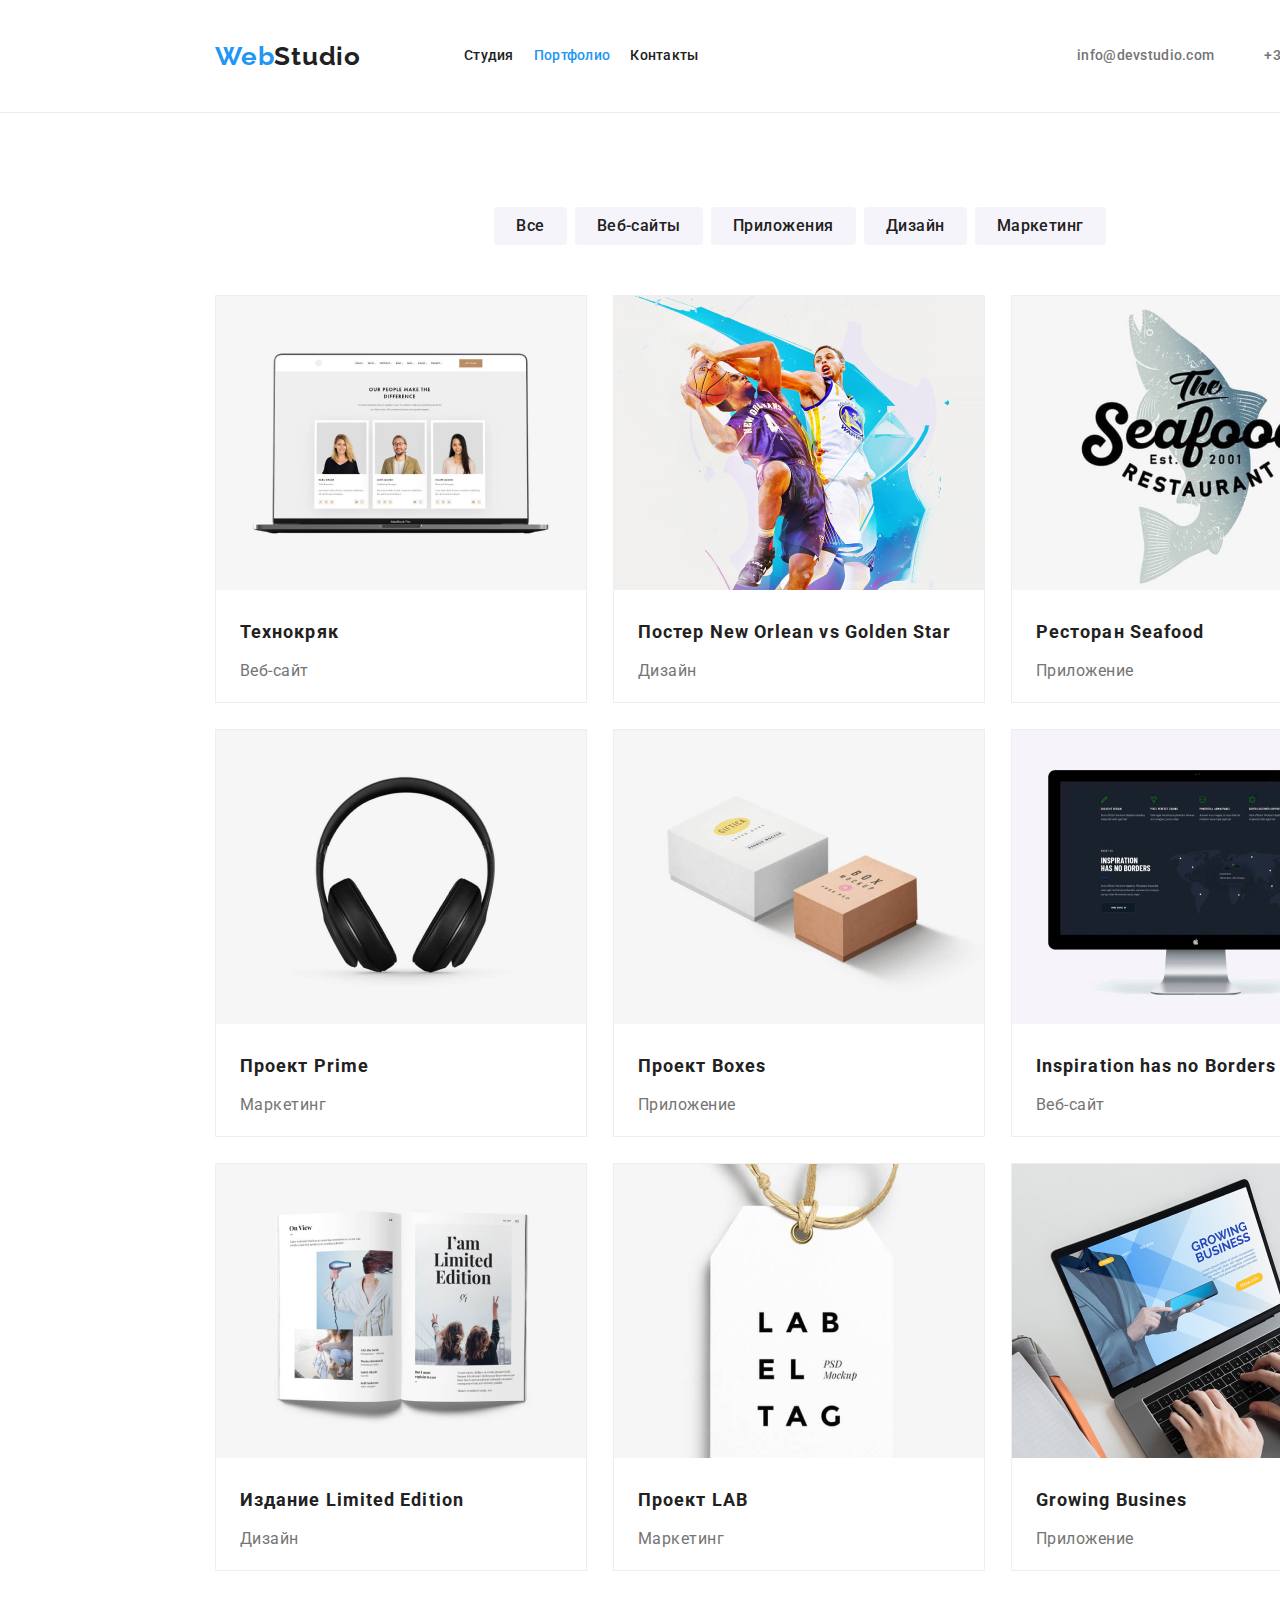
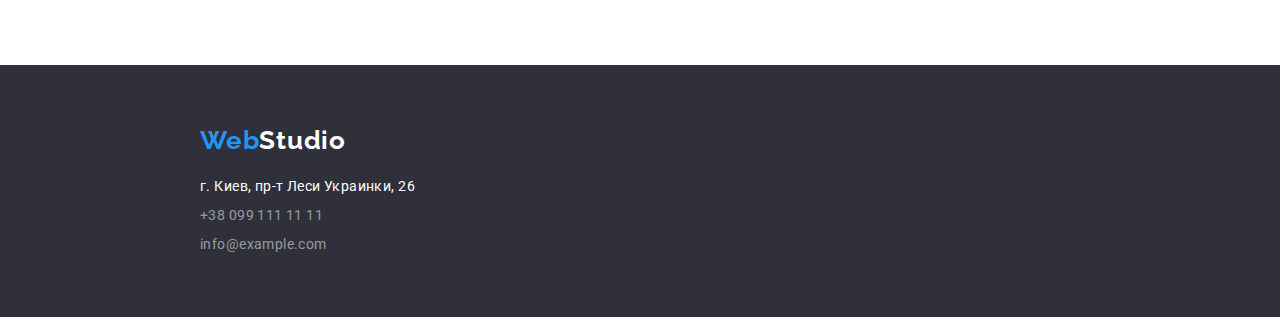
==== portfolio.html @ 670978e8 "2125" ====
<!DOCTYPE html>
<html lang="ru">
  <head>
    <meta charset="UTF-8" />
    <title>Cтудия Портфолио</title>
    <link rel="preconnect" href="https://fonts.googleapis.com" />
    <link rel="preconnect" href="https://fonts.gstatic.com" crossorigin />
    <link
      rel="stylesheet"
      href="https://cdnjs.cloudflare.com/ajax/libs/modern-normalize/1.0.0/modern-normalize.min.css"
    />
    <link
      href="https://fonts.googleapis.com/css2?family=Raleway:wght@600;700;800&family=Roboto:wght@400;500;700;900&display=swap"
      rel="stylesheet"
    />
    <link
      rel="stylesheet"
      href="https://cdnjs.cloudflare.com/ajax/libs/modern-normalize/1.0.0/modern-normalize.min.css"
    />
    <link rel="stylesheet" href="./Styles/12styles.css" />
  </head>

  <body class="container">
    <header class="header">
      <!-- Логотип -->
      <a class="logo-header" href="./12index.html">Web<span class="studio">Studio</span></a>

        <ul class="nav">
          <li><a href="./12index.html" class="nav-info">Студия</a></li>
          <li><a href="./12portfolio.html" class="active nav-info">Портфолио</a></li>
          <li><a href="#contacts" class="nav-info">Контакты</a></li>
        </ul>

      <ul class="heder-contacts">
        <li class="heder-contacts-link"><a href="mailto:info@devstudio.com">info@devstudio.com</a></li>
        <li class="heder-contacts-link"><a href="tel:+380961111111">+38 096 111 11 11</a></li>
      </ul>
    </header>

    <main>
      <!-- Фильтр конопки -->
      <section>
        <ul class="menu center">
          <li class="item"><button class="link" type="button">Все</button></li>
          <li class="item"><button class="link" type="button">Веб-сайты</button></li>
          <li class="item"><button class="link" type="button">Приложения</button></li>
          <li class="item"><button class="link" type="button">Дизайн</button></li>
          <li class="item"><button class="link" type="button">Маркетинг</button></li>
        </ul>
      <!-- Портфолио -->
        <h1 class="visually-hidden">Портфолио</h1>
        <div class="projekts">
        <ul class="job-list">
          <li class="job-project">
            <img src="./images/tehnokrjak-website.jpg" width="370" height="294" alt="Технокряк" />
            <h2 class="job-result">Технокряк</h2>
            <p class="job-title">Веб-сайт</p>
          </li>
          <li class="job-project">
            <img
              src="./images/poster-new-orlean-design.jpg"
              width="370"
              height="294"
              alt="New Orlean vs Golden Star"
            />
            <h2 class="job-result">Постер New Orlean vs Golden Star</h2>
            <p class="job-title">Дизайн</p>
          </li>
          <li class="job-project">
            <img
              src="./images/restoraunt-seafood-prilojenije.jpg"
              width="370"
              height="294"
              alt="Seafood"
            />
            <h2 class="job-result">Ресторан Seafood</h2>
            <p class="job-title">Приложение</p>
          </li>
          <li class="job-project">
            <img src="./images/projekt-prime-website.jpg" width="370" height="294" alt="Prime" />
            <h2 class="job-result">Проект Prime</h2>
            <p class="job-title">Маркетинг</p>
          </li>
          <li class="job-project">
            <img
              src="./images/projekt-boxes-prilojenije.jpg"
              width="370"
              height="294"
              alt="Boxes"
            />
            <h2 class="job-result">Проект Boxes</h2>
            <p class="job-title">Приложение</p>
          </li>
          <li class="job-project">
            <img
              src="./images/inspiration-website.jpg"
              width="370"
              height="294"
              alt="Inspiration has no Borders"
            />
            <h2 class="job-result">Inspiration has no Borders</h2>
            <p class="job-title">Веб-сайт</p>
          </li>
          <li class="job-project">
            <img
              src="./images/limited-edition-design.jpg"
              width="370"
              height="294"
              alt="Limited Edition"
            />
            <h2 class="job-result">Издание Limited Edition</h2>
            <p class="job-title">Дизайн</p>
          </li>
          <li class="job-project">
            <img src="./images/projekt-lab-marketing.jpg" width="370" height="294" alt="LAB" />
            <h2 class="job-result">Проект LAB</h2>
            <p class="job-title">Маркетинг</p>
          </li>
          <li class="job-project">
            <img
              src="./images/growing-business-prilojenije.jpg"
              width="370"
              height="294"
              alt="Growing Busines"
            />
            <h2 class="job-result">Growing Busines</h2>
            <p class="job-title">Приложение</p>
          </li>
        </ul>
      </div>
      </section>
    </main>

    <!-- footer -->

    <footer class="grafit">
      <a class="logo" href="./12index.html"
        >Web<span class="studio-footer">Studio</span></a
      >
      <address id="contacts">
        <ul class="footer-contacts-block">
          <li class="footer-contacts">
            <a
              href="https://goo.gl/maps/5vLrTGRrTv6c7Xk37"
              target="_blank"
              rel="noopener noreferrer"
              class="adress"
              >г. Киев, пр-т Леси Украинки, 26
            </a>
          </li>
          <li class="footer-contacts">
            <a href="tel:+380991111111" class="e-adress">+38 099 111 11 11</a>
          </li>
          <li class="footer-contacts">
            <a href="mailto:info@example.com" class="e-adress"
              >info@example.com</a
            >
          </li>
        </ul>
      </address>
    </footer>
  </body>
</html>
---- Styles/12styles.css ----
*,
*::before,
*::after {
  box-sizing: border-box;
}
:root {
  --main-brand-color: #2196f3;
  --sekond-brand-color: #212121;
  --main-body-color: #ffffff;
  --buttom-second-color: #188ce8;
  --text-main-color: #2f303a;
  --text-sekond-color: #757575;
  --background-second-color: #f5f4fa;
  --background: #e5e5e5;
  --e-adress-color: rgba(225, 225, 225, 0.6);
}
/* main {
  display: flex;
  width: 1600px;
  margin: 0;
  padding: 0; 
}*/
body {
  font-style: normal;
  font-family: sans-serif;
  color: var(--sekond-brand-color);
  background-color: var(--main-body-color);
  font-size: 14px;
  line-height: 1.14;
  letter-spacing: 0.03em;
}
.container {
  width: 1600px;
  margin: 0 auto;
}
.header {
  display: flex;
  align-items: center;
  justify-content: space-between;
  padding-top: 24px;
  padding-bottom: 24px;
  padding-left: 215px;
  padding-right: 215px;
  /* background-color: #607d8b; */
  border-bottom: 1px solid #ececec;
}
.nav {
  display: flex;
  padding: 0px;
  margin-right: auto;
  list-style: none;
  /* background-color: gray; */
  }

.logo-header {
  font-family: "Raleway";
  font-style: normal;
  font-weight: 700;
  font-size: 26px;
  line-height: 1.19;
  letter-spacing: 0.03em;
  color: var(--main-brand-color);
  margin-right: 93px;
  /* background-color: #ff5722; */
  text-decoration: none;
}
.studio {
  color: var(--sekond-brand-color);
}
.nav-info {
  font-family: "Roboto";
  font-style: normal;
  font-weight: 500;
  line-height: 1.14;
  letter-spacing: 0.02em;
  color: var(--sekond-brand-color);
  /* margin-left: 25px; */
}
.center {
  margin: 0 25px;
}
.active {
  color: var(--main-brand-color);
}
.nav > li a:hover {
  color: var(--buttom-second-color);
}
.nav .nav-info {
  display: block;
  padding: 10px;
  border-radius: 4px;
  text-decoration: none;
}
.heder-contacts {
  display: flex;
  margin: 0px;
  list-style: none;
  /* background-color: #2196f3; */
}
.heder-contacts a {
  font-family: "Roboto";
  font-style: normal;
  font-weight: 500;
  letter-spacing: 0.02em;
  color: var(--text-sekond-color);
}
.heder-contacts a:hover {
  color: var(--main-brand-color);
}
.heder-contacts-link{
  margin-left: 50px;
}
a {
  text-decoration: none;
}

li {
  list-style: none;
}
.market {
  background-color: var(--text-main-color);
  margin: 0 auto;
  width: 1600px;
  height: 600px;
}
.effectiv {
  display: flex;
  justify-content: center;
  margin-top: 20px;
}
.solution {
  display: flex;
  justify-content: center;
  text-align: center;
  padding-top: 200px;
  margin: 0px;
  font-family: "Roboto";
  font-style: normal;
  font-weight: 900;
  font-size: 44px;
  line-height: 1.36;
  letter-spacing: 0.06em;
  text-transform: uppercase;
  color: var(--main-body-color);
  /* background-color: #2196f3; */
}
.order {
  width: 200px;
  height: 50px;
  background: var(--main-brand-color);
  box-shadow: 0px 4px 4px rgba(0, 0, 0, 0.15);
  border: 0;
  border-radius: 4px;
  /* text buttom */
  font-family: "Roboto";
  font-style: normal;
  font-weight: 700;
  font-size: 16px;
  line-height: 1.88;
  text-align: center;
  letter-spacing: 0.06em;
  color: var(--main-body-color);
  cursor: pointer;
}
.order:hover {
  background-color: var(--buttom-second-color);
}
.order:focus {
  cursor: progress;
}
.visually-hidden {
  position: absolute;
  width: 1px;
  height: 1px;
  margin: -1px;
  border: 0;
  padding: 0;
  white-space: nowrap;
  clip-path: inset(100%);
  clip: rect(0 0 0 0);
  overflow: hidden;
}
.fors {
  display: flex;
  justify-content: center;
  margin: 94px;
  padding-left: 0px;
}
.fors-li {
  margin: 0 15px 0 15px;
}
.soft-skils {
  font-family: "Roboto";
  font-size: 14px;
  font-weight: 700;
  letter-spacing: 0.03em;
  text-transform: uppercase;
  color: var(--sekond-brand-color);
  width: 270px;
  margin: 0 0 10px 0;
}
.skils {
  width: 270px;
  font-family: "Roboto";
  font-style: normal;
  font-weight: 400;
  line-height: 1.71;
  letter-spacing: 0.03em;
  color: var(--text-sekond-color);
  /* background-color: antiquewhite; */
  margin: 0;
}
.hobby {
  font-family: "Roboto";
  font-style: normal;
  font-weight: 700;
  font-size: 36px;
  line-height: 1.16;
  text-align: center;
  letter-spacing: 0.03em;
  color: var(--sekond-brand-color);
  margin-bottom: 50px;
}
.pic {
  width: 1200px;
  display: flex;
  margin: 0 auto 94px auto;
  /* background-color: #2196f3; */
  padding-left: 0px;
}
.img-box {
  margin: auto 15px auto 15px;
}
.team {
  background-color: var(--background-second-color);
  width: 1600px;
  height: 650px;
  padding: 94px;
  margin: 0px;
}
.mishion {
  font-family: "Roboto";
  font-style: normal;
  font-weight: 700;
  font-size: 36px;
  line-height: 1.16;
  text-align: center;
  letter-spacing: 0.03em;
  color: var(--sekond-brand-color);
  /* background-color: #2196f3; */
  margin: 0px auto 50px auto;
}

.team-box {
  width: 1200px;
  margin-left: auto;
  margin-right: auto;
  display: flex;
  justify-content: flex-end;
  /* background-color: #2196f3; */
}
.team-box-unit {
  width: 270px;
  height: 368px;
  background: #ffffff;
  box-shadow: 0px 1px 3px rgba(0, 0, 0, 0.12), 0px 1px 1px rgba(0, 0, 0, 0.14),
    0px 2px 1px rgba(0, 0, 0, 0.2);
  border-radius: 0px 0px 4px 4px;
  margin: auto 15px auto 15px;
}
.soname {
  text-align: center;
  font-family: "Roboto";
  font-style: normal;
  font-weight: 500;
  font-size: 16px;
  line-height: 1.19;
  letter-spacing: 0.03em;
  color: var(--sekond-brand-color);
  margin-top: 30px;
}
.job {
  text-align: center;
  font-family: "Roboto";
  font-style: normal;
  font-weight: 400;
  font-size: 16px;
  line-height: 0;
  letter-spacing: 0.03em;
  color: var(--text-sekond-color);
}
.grafit {
  background-color: var(--text-main-color);
  /* margin: 94px auto 0px auto; */
  width: auto;
  height: 252px;
  padding: 60px;
}
.logo {
  width: 1200px;
  display: block;
  margin: 0px auto 20px auto;
  font-family: "Raleway";
  font-style: normal;
  font-weight: 700;
  font-size: 26px;
  line-height: 1.19;
  letter-spacing: 0.03em;
  color: var(--main-brand-color);
}
.studio-footer {
  color: var(--main-body-color);
}
.footer-contacts-block {
  width: 1200px;
  margin: 0 auto;
  padding: 0;
}
.footer-contacts {
  margin-bottom: 5px;
}
.adress {
  font-family: "Roboto";
  font-weight: 400;
  font-style: normal;
  line-height: 1.71;
  letter-spacing: 0.03em;
  color: var(--main-body-color);
}
.e-adress {
  color: var(--e-adress-color);
  text-decoration: none;
  font-style: normal;
  font-family: "Roboto";
  font-weight: 400;
  line-height: 1.71;
  letter-spacing: 0.03em;
}
.adress:hover,
.e-adress:hover,
.e-adress:focus,
.adress:focus {
  color: var(--main-brand-color);
}

/*  */
.menu.center {
  display: flex;
  justify-content: center;
  padding: 0px;
  margin-top: 94px;
  margin-bottom: 50px;
  list-style: none;
}
.menu .link {
  display: block;
  padding: 6px 22px;
  border-radius: 4px;
  text-decoration: none;
  border: 0;
  margin: 0 4px 0 4px;
  /*  text buttom */
  font-family: "Roboto";
  font-style: normal;
  font-weight: 500;
  font-size: 16px;
  line-height: 1.63;
  letter-spacing: 0.03em;
  color: var(--sekond-brand-color);
  background: var(--background-second-color);
  cursor: pointer;
}
.menu .link:hover,
.link:focus {
  background: var(--main-brand-color);
  color: var(--main-body-color);
  box-shadow: 0px 3px 1px rgba(0, 0, 0, 0.1), 0px 1px 2px rgba(0, 0, 0, 0.08),
    0px 2px 2px rgba(0, 0, 0, 0.12);
}
/*  */
.projekts {
  max-width: 1200px;
  padding: 0px 7px;
  margin: 0px auto 94px auto;
  /* background-color: #2196f3; */
}
.job-list {
  display: flex;
  /* Make a flex container multiline */
  flex-wrap: wrap;
  /* Set gap between rows and columns */
  gap: 10px;
  padding: 0;
  list-style: none;
}
.job-project {
  padding: 0px;
  margin: 8px;
  background-color: var(--main-body-color);
  border-radius: 0px;
  border: 1px solid #eeeeee;
}
.job-project:nth-child(n + 7) {
  margin-bottom: 0px;
}
.job-project:nth-child(-n + 3) {
  margin-top: 0px;
}
/* margin-bottom: 0px; */
.job-result {
  margin-top: 20px;
  margin-left: 24px;
  margin-bottom: 20px;
  font-size: 20px;
  font-family: "Roboto";
  font-style: normal;
  font-weight: 700;
  font-size: 18px;
  line-height: 2;
  letter-spacing: 0.06em;
}
.job-title {
  margin-bottom: 30px;
  margin-left: 24px;
  font-family: "Roboto";
  font-style: normal;
  font-weight: 400;
  font-size: 16px;
  line-height: 1.88px;
  letter-spacing: 0.03em;
  color: var(--text-sekond-color);
}
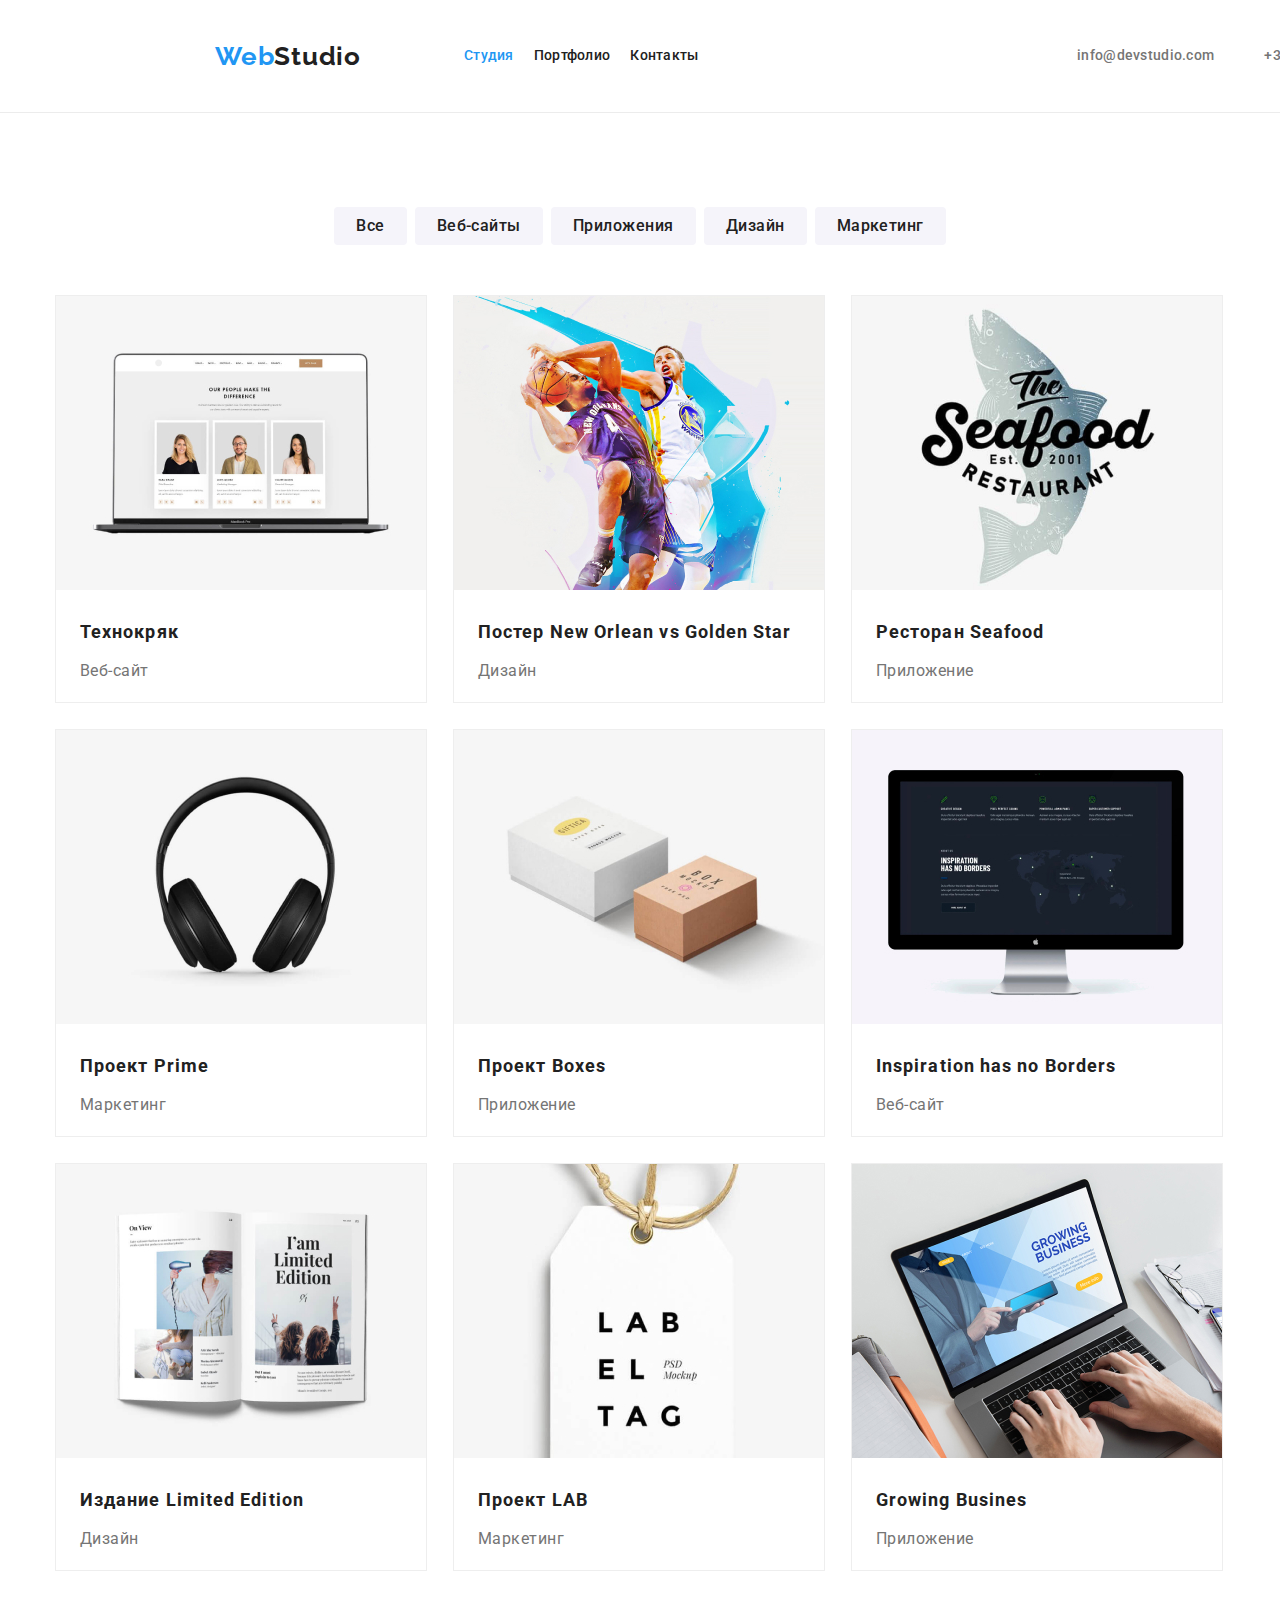
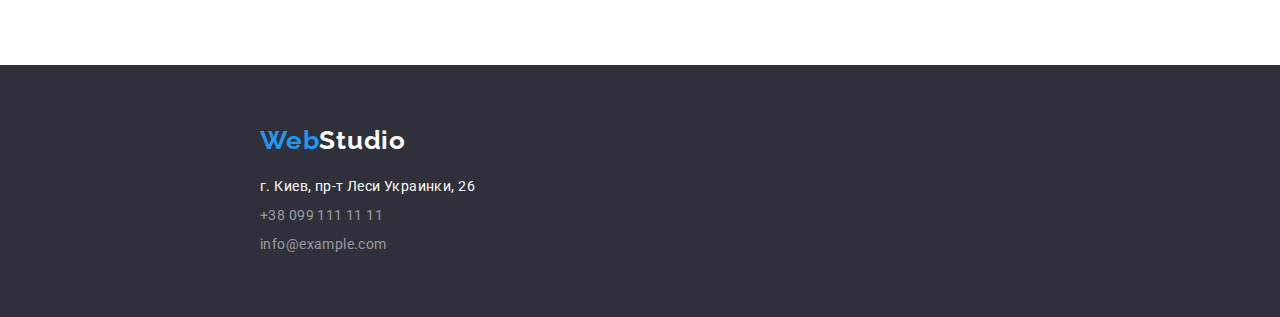
==== commit 93b9f669: "Update portfolio.html" ====
--- a/portfolio.html
+++ b/portfolio.html
@@ -17,23 +17,31 @@
       rel="stylesheet"
       href="https://cdnjs.cloudflare.com/ajax/libs/modern-normalize/1.0.0/modern-normalize.min.css"
     />
-    <link rel="stylesheet" href="./Styles/12styles.css" />
+    <link rel="stylesheet" href="./css/styles.css" />
   </head>
 
-  <body class="container">
-    <header class="header">
-      <!-- Логотип -->
-      <a class="logo-header" href="./12index.html">Web<span class="studio">Studio</span></a>
-
-        <ul class="nav">
-          <li><a href="./12index.html" class="nav-info">Студия</a></li>
-          <li><a href="./12portfolio.html" class="active nav-info">Портфолио</a></li>
-          <li><a href="#contacts" class="nav-info">Контакты</a></li>
-        </ul>
-
+  <body>
+    <!-- Логотип -->
+    <header class="header container">
+      <a href="./12index.html" class="logo-header"
+        >Web<span class="studio">Studio</span></a
+      >
+      <ul class="nav link">
+        <li><a href="./index.html" class="active nav-info link">Студия</a></li>
+        <li>
+          <a href="./portfolio.html" class="nav-info link">Портфолио</a>
+        </li>
+        <li><a href="#contacts" class="nav-info link">Контакты</a></li>
+      </ul>
       <ul class="heder-contacts">
-        <li class="heder-contacts-link"><a href="mailto:info@devstudio.com">info@devstudio.com</a></li>
-        <li class="heder-contacts-link"><a href="tel:+380961111111">+38 096 111 11 11</a></li>
+        <li class="heder-contacts-link">
+          <a href="mailto:info@devstudio.com" class="mail"
+            >info@devstudio.com</a
+          >
+        </li>
+        <li class="heder-contacts-link">
+          <a href="tel:+380961111111" class="tel">+38 096 111 11 11</a>
+        </li>
       </ul>
     </header>
 
@@ -42,122 +50,165 @@
       <section>
         <ul class="menu center">
           <li class="item"><button class="link" type="button">Все</button></li>
-          <li class="item"><button class="link" type="button">Веб-сайты</button></li>
-          <li class="item"><button class="link" type="button">Приложения</button></li>
-          <li class="item"><button class="link" type="button">Дизайн</button></li>
-          <li class="item"><button class="link" type="button">Маркетинг</button></li>
+          <li class="item">
+            <button class="link" type="button">Веб-сайты</button>
+          </li>
+          <li class="item">
+            <button class="link" type="button">Приложения</button>
+          </li>
+          <li class="item">
+            <button class="link" type="button">Дизайн</button>
+          </li>
+          <li class="item">
+            <button class="link" type="button">Маркетинг</button>
+          </li>
         </ul>
-      <!-- Портфолио -->
+        <!-- Портфолио -->
         <h1 class="visually-hidden">Портфолио</h1>
-        <div class="projekts">
-        <ul class="job-list">
-          <li class="job-project">
-            <img src="./images/tehnokrjak-website.jpg" width="370" height="294" alt="Технокряк" />
-            <h2 class="job-result">Технокряк</h2>
-            <p class="job-title">Веб-сайт</p>
-          </li>
-          <li class="job-project">
-            <img
-              src="./images/poster-new-orlean-design.jpg"
-              width="370"
-              height="294"
-              alt="New Orlean vs Golden Star"
-            />
-            <h2 class="job-result">Постер New Orlean vs Golden Star</h2>
-            <p class="job-title">Дизайн</p>
-          </li>
-          <li class="job-project">
-            <img
-              src="./images/restoraunt-seafood-prilojenije.jpg"
-              width="370"
-              height="294"
-              alt="Seafood"
-            />
-            <h2 class="job-result">Ресторан Seafood</h2>
-            <p class="job-title">Приложение</p>
-          </li>
-          <li class="job-project">
-            <img src="./images/projekt-prime-website.jpg" width="370" height="294" alt="Prime" />
-            <h2 class="job-result">Проект Prime</h2>
-            <p class="job-title">Маркетинг</p>
-          </li>
-          <li class="job-project">
-            <img
-              src="./images/projekt-boxes-prilojenije.jpg"
-              width="370"
-              height="294"
-              alt="Boxes"
-            />
-            <h2 class="job-result">Проект Boxes</h2>
-            <p class="job-title">Приложение</p>
-          </li>
-          <li class="job-project">
-            <img
-              src="./images/inspiration-website.jpg"
-              width="370"
-              height="294"
-              alt="Inspiration has no Borders"
-            />
-            <h2 class="job-result">Inspiration has no Borders</h2>
-            <p class="job-title">Веб-сайт</p>
-          </li>
-          <li class="job-project">
-            <img
-              src="./images/limited-edition-design.jpg"
-              width="370"
-              height="294"
-              alt="Limited Edition"
-            />
-            <h2 class="job-result">Издание Limited Edition</h2>
-            <p class="job-title">Дизайн</p>
-          </li>
-          <li class="job-project">
-            <img src="./images/projekt-lab-marketing.jpg" width="370" height="294" alt="LAB" />
-            <h2 class="job-result">Проект LAB</h2>
-            <p class="job-title">Маркетинг</p>
-          </li>
-          <li class="job-project">
-            <img
-              src="./images/growing-business-prilojenije.jpg"
-              width="370"
-              height="294"
-              alt="Growing Busines"
-            />
-            <h2 class="job-result">Growing Busines</h2>
-            <p class="job-title">Приложение</p>
-          </li>
-        </ul>
-      </div>
+        <div class="projekts container">
+          <ul class="job-list">
+            <li class="job-project">
+              <img
+                src="./images/tehnokrjak-website.jpg"
+                width="370"
+                height="294"
+                alt="Технокряк"
+              />
+              <div class="job-project-box">
+                <h2 class="job-result">Технокряк</h2>
+                <p class="job-title">Веб-сайт</p>
+              </div>
+            </li>
+            <li class="job-project">
+              <img
+                src="./images/poster-new-orlean-design.jpg"
+                width="370"
+                height="294"
+                alt="New Orlean vs Golden Star"
+              />
+              <div class="job-project-box">
+                <h2 class="job-result">Постер New Orlean vs Golden Star</h2>
+                <p class="job-title">Дизайн</p>
+              </div>
+            </li>
+            <li class="job-project">
+              <img
+                src="./images/restoraunt-seafood-prilojenije.jpg"
+                width="370"
+                height="294"
+                alt="Seafood"
+              />
+              <div class="job-project-box">
+                <h2 class="job-result">Ресторан Seafood</h2>
+                <p class="job-title">Приложение</p>
+              </div>
+            </li>
+            <li class="job-project">
+              <img
+                src="./images/projekt-prime-website.jpg"
+                width="370"
+                height="294"
+                alt="Prime"
+              />
+              <div class="job-project-box">
+                <h2 class="job-result">Проект Prime</h2>
+                <p class="job-title">Маркетинг</p>
+              </div>
+            </li>
+            <li class="job-project">
+              <img
+                src="./images/projekt-boxes-prilojenije.jpg"
+                width="370"
+                height="294"
+                alt="Boxes"
+              />
+              <div class="job-project-box">
+                <h2 class="job-result">Проект Boxes</h2>
+                <p class="job-title">Приложение</p>
+              </div>
+            </li>
+            <li class="job-project">
+              <img
+                src="./images/inspiration-website.jpg"
+                width="370"
+                height="294"
+                alt="Inspiration has no Borders"
+              />
+              <div class="job-project-box">
+                <h2 class="job-result">Inspiration has no Borders</h2>
+                <p class="job-title">Веб-сайт</p>
+              </div>
+            </li>
+            <li class="job-project">
+              <img
+                src="./images/limited-edition-design.jpg"
+                width="370"
+                height="294"
+                alt="Limited Edition"
+              />
+              <div class="job-project-box">
+                <h2 class="job-result">Издание Limited Edition</h2>
+                <p class="job-title">Дизайн</p>
+              </div>
+            </li>
+            <li class="job-project">
+              <img
+                src="./images/projekt-lab-marketing.jpg"
+                width="370"
+                height="294"
+                alt="LAB"
+              />
+              <div class="job-project-box">
+                <h2 class="job-result">Проект LAB</h2>
+                <p class="job-title">Маркетинг</p>
+              </div>
+            </li>
+            <li class="job-project">
+              <img
+                src="./images/growing-business-prilojenije.jpg"
+                width="370"
+                height="294"
+                alt="Growing Busines"
+              />
+              <div class="job-project-box">
+                <h2 class="job-result">Growing Busines</h2>
+                <p class="job-title">Приложение</p>
+              </div>
+            </li>
+          </ul>
+        </div>
       </section>
     </main>
 
     <!-- footer -->
 
     <footer class="grafit">
-      <a class="logo" href="./12index.html"
-        >Web<span class="studio-footer">Studio</span></a
-      >
-      <address id="contacts">
-        <ul class="footer-contacts-block">
-          <li class="footer-contacts">
-            <a
-              href="https://goo.gl/maps/5vLrTGRrTv6c7Xk37"
-              target="_blank"
-              rel="noopener noreferrer"
-              class="adress"
-              >г. Киев, пр-т Леси Украинки, 26
-            </a>
-          </li>
-          <li class="footer-contacts">
-            <a href="tel:+380991111111" class="e-adress">+38 099 111 11 11</a>
-          </li>
-          <li class="footer-contacts">
-            <a href="mailto:info@example.com" class="e-adress"
-              >info@example.com</a
-            >
-          </li>
-        </ul>
-      </address>
+      <div class="container">
+        <a class="logo" href="./12index.html"
+          >Web<span class="studio-footer">Studio</span></a
+        >
+        <address id="contacts">
+          <ul class="footer-contacts-block">
+            <li class="footer-contacts">
+              <a
+                href="https://goo.gl/maps/5vLrTGRrTv6c7Xk37"
+                target="_blank"
+                rel="noopener noreferrer"
+                class="adress"
+                >г. Киев, пр-т Леси Украинки, 26
+              </a>
+            </li>
+            <li class="footer-contacts">
+              <a href="tel:+380991111111" class="e-adress">+38 099 111 11 11</a>
+            </li>
+            <li class="footer-contacts">
+              <a href="mailto:info@example.com" class="e-adress"
+                >info@example.com</a
+              >
+            </li>
+          </ul>
+        </address>
+      </div>
     </footer>
   </body>
 </html>
--- a/css/styles.css
+++ b/css/styles.css
@@ -0,0 +1,422 @@
+*,
+*::before,
+*::after {
+  box-sizing: border-box;
+}
+:root {
+  --main-brand-color: #2196f3;
+  --sekond-brand-color: #212121;
+  --main-body-color: #ffffff;
+  --buttom-second-color: #188ce8;
+  --text-main-color: #2f303a;
+  --text-sekond-color: #757575;
+  --background-second-color: #f5f4fa;
+  --background: #e5e5e5;
+  --e-adress-color: rgba(225, 225, 225, 0.6);
+}
+body {
+  font-style: normal;
+  font-family: sans-serif;
+  color: var(--sekond-brand-color);
+  background-color: var(--main-body-color);
+  font-size: 14px;
+  line-height: 1.14;
+  letter-spacing: 0.03em;
+}
+.container {
+  width: 1600px;
+  margin: 0 auto;
+}
+.header {
+  display: flex;
+  align-items: center;
+  justify-content: space-between;
+  padding-top: 24px;
+  padding-bottom: 24px;
+  padding-left: 215px;
+  padding-right: 215px;
+  /* background-color: #607d8b; */
+  border-bottom: 1px solid #ececec;
+}
+.nav {
+  display: flex;
+  padding: 0px;
+  margin-right: auto;
+  list-style: none;
+  /* background-color: gray; */
+  }
+
+.logo-header {
+  font-family: "Raleway";
+  font-style: normal;
+  font-weight: 700;
+  font-size: 26px;
+  line-height: 1.19;
+  letter-spacing: 0.03em;
+  color: var(--main-brand-color);
+  margin-right: 93px;
+  /* background-color: #ff5722; */
+  text-decoration: none;
+}
+.studio {
+  color: var(--sekond-brand-color);
+}
+.nav-info {
+  font-family: "Roboto";
+  font-style: normal;
+  font-weight: 500;
+  line-height: 1.14;
+  letter-spacing: 0.02em;
+  color: var(--sekond-brand-color);
+}
+.center {
+  margin: 0 25px;
+}
+.active {
+  color: var(--main-brand-color);
+}
+.nav > li a:hover {
+  color: var(--buttom-second-color);
+}
+.nav .nav-info {
+  display: block;
+  padding: 10px;
+  border-radius: 4px;
+  text-decoration: none;
+}
+.heder-contacts {
+  display: flex;
+  margin: 0px;
+  list-style: none;
+  /* background-color: #2196f3; */
+}
+.heder-contacts a {
+  font-family: "Roboto";
+  font-style: normal;
+  font-weight: 500;
+  letter-spacing: 0.02em;
+  color: var(--text-sekond-color);
+}
+.heder-contacts a:hover {
+  color: var(--main-brand-color);
+}
+.heder-contacts-link{
+  margin-left: 50px;
+}
+a {
+  text-decoration: none;
+}
+
+li {
+  list-style: none;
+}
+.market {
+  background-color: var(--text-main-color);
+  margin: 0 auto;
+  width: 1600px;
+  height: 600px;
+}
+.effectiv {
+  display: flex;
+  justify-content: center;
+  margin-top: 20px;
+}
+.solution {
+  display: flex;
+  justify-content: center;
+  text-align: center;
+  padding-top: 200px;
+  margin: 0px;
+  font-family: "Roboto";
+  font-style: normal;
+  font-weight: 900;
+  font-size: 44px;
+  line-height: 1.36;
+  letter-spacing: 0.06em;
+  text-transform: uppercase;
+  color: var(--main-body-color);
+  /* background-color: #2196f3; */
+}
+.order {
+  width: 200px;
+  height: 50px;
+  background: var(--main-brand-color);
+  box-shadow: 0px 4px 4px rgba(0, 0, 0, 0.15);
+  border: 0;
+  border-radius: 4px;
+  /* text buttom */
+  font-family: "Roboto";
+  font-style: normal;
+  font-weight: 700;
+  font-size: 16px;
+  line-height: 1.88;
+  text-align: center;
+  letter-spacing: 0.06em;
+  color: var(--main-body-color);
+  cursor: pointer;
+}
+.order:hover {
+  background-color: var(--buttom-second-color);
+}
+.order:focus {
+  cursor: progress;
+}
+.visually-hidden {
+  position: absolute;
+  width: 1px;
+  height: 1px;
+  margin: -1px;
+  border: 0;
+  padding: 0;
+  white-space: nowrap;
+  clip-path: inset(100%);
+  clip: rect(0 0 0 0);
+  overflow: hidden;
+}
+.fors {
+  display: flex;
+  justify-content: center;
+  margin: 94px;
+  padding-left: 0px;
+}
+.fors-li {
+  margin: 0 15px 0 15px;
+}
+.soft-skils {
+  font-family: "Roboto";
+  font-size: 14px;
+  font-weight: 700;
+  letter-spacing: 0.03em;
+  text-transform: uppercase;
+  color: var(--sekond-brand-color);
+  width: 270px;
+  margin: 0 0 10px 0;
+}
+.skils {
+  width: 270px;
+  font-family: "Roboto";
+  font-style: normal;
+  font-weight: 400;
+  line-height: 1.71;
+  letter-spacing: 0.03em;
+  color: var(--text-sekond-color);
+  /* background-color: antiquewhite; */
+  margin: 0;
+}
+.hobby {
+  font-family: "Roboto";
+  font-style: normal;
+  font-weight: 700;
+  font-size: 36px;
+  line-height: 1.16;
+  text-align: center;
+  letter-spacing: 0.03em;
+  color: var(--sekond-brand-color);
+  margin-bottom: 50px;
+}
+.pic {
+  width: 1200px;
+  display: flex;
+  margin: 0 auto 94px auto;
+  /* background-color: #2196f3; */
+  padding-left: 0px;
+}
+.img-box {
+  margin: auto 15px auto 15px;
+}
+.team {
+  background-color: var(--background-second-color);
+  width: 1600px;
+  height: 650px;
+  padding: 94px;
+  margin: 0px;
+}
+.mishion {
+  font-family: "Roboto";
+  font-style: normal;
+  font-weight: 700;
+  font-size: 36px;
+  line-height: 1.16;
+  text-align: center;
+  letter-spacing: 0.03em;
+  color: var(--sekond-brand-color);
+  /* background-color: #2196f3; */
+  margin: 0px auto 50px auto;
+}
+
+.team-box {
+  width: 1200px;
+  margin-left: auto;
+  margin-right: auto;
+  display: flex;
+  justify-content: flex-end;
+  /* background-color: #2196f3; */
+}
+.team-box-unit {
+  width: 270px;
+  height: 368px;
+  background: #ffffff;
+  box-shadow: 0px 1px 3px rgba(0, 0, 0, 0.12), 0px 1px 1px rgba(0, 0, 0, 0.14),
+    0px 2px 1px rgba(0, 0, 0, 0.2);
+  border-radius: 0px 0px 4px 4px;
+  margin: auto 15px auto 15px;
+}
+.soname {
+  text-align: center;
+  font-family: "Roboto";
+  font-style: normal;
+  font-weight: 500;
+  font-size: 16px;
+  line-height: 1.19;
+  letter-spacing: 0.03em;
+  color: var(--sekond-brand-color);
+  margin-top: 30px;
+}
+.job {
+  text-align: center;
+  font-family: "Roboto";
+  font-style: normal;
+  font-weight: 400;
+  font-size: 16px;
+  line-height: 0;
+  letter-spacing: 0.03em;
+  color: var(--text-sekond-color);
+}
+.grafit {
+  background-color: var(--text-main-color);
+  width: auto;
+  height: 252px;
+  padding: 60px;
+}
+.logo {
+  width: 1200px;
+  display: block;
+  margin: 0px auto 20px auto;
+  font-family: "Raleway";
+  font-style: normal;
+  font-weight: 700;
+  font-size: 26px;
+  line-height: 1.19;
+  letter-spacing: 0.03em;
+  color: var(--main-brand-color);
+}
+.studio-footer {
+  color: var(--main-body-color);
+}
+.footer-contacts-block {
+  width: 1200px;
+  margin: 0 auto;
+  padding: 0;
+}
+.footer-contacts {
+  margin-bottom: 5px;
+}
+.adress {
+  font-family: "Roboto";
+  font-weight: 400;
+  font-style: normal;
+  line-height: 1.71;
+  letter-spacing: 0.03em;
+  color: var(--main-body-color);
+}
+.e-adress {
+  color: var(--e-adress-color);
+  text-decoration: none;
+  font-style: normal;
+  font-family: "Roboto";
+  font-weight: 400;
+  line-height: 1.71;
+  letter-spacing: 0.03em;
+}
+.adress:hover,
+.e-adress:hover,
+.e-adress:focus,
+.adress:focus {
+  color: var(--main-brand-color);
+}
+
+.menu.center {
+  display: flex;
+  justify-content: center;
+  padding: 0px;
+  margin-top: 94px;
+  margin-bottom: 50px;
+  list-style: none;
+}
+.menu .link {
+  display: block;
+  padding: 6px 22px;
+  border-radius: 4px;
+  text-decoration: none;
+  border: 0;
+  margin: 0 4px 0 4px;
+  /*  text buttom */
+  font-family: "Roboto";
+  font-style: normal;
+  font-weight: 500;
+  font-size: 16px;
+  line-height: 1.63;
+  letter-spacing: 0.03em;
+  color: var(--sekond-brand-color);
+  background: var(--background-second-color);
+  cursor: pointer;
+}
+.menu .link:hover,
+.link:focus {
+  background: var(--main-brand-color);
+  color: var(--main-body-color);
+  box-shadow: 0px 3px 1px rgba(0, 0, 0, 0.1), 0px 1px 2px rgba(0, 0, 0, 0.08),
+    0px 2px 2px rgba(0, 0, 0, 0.12);
+}
+.projekts {
+  max-width: 1200px;
+  padding: 0px 7px;
+  margin: 0px auto 94px auto;
+  /* background-color: #2196f3; */
+}
+.job-list {
+  display: flex;
+  /* Make a flex container multiline */
+  flex-wrap: wrap;
+  /* Set gap between rows and columns */
+  gap: 10px;
+  padding: 0;
+  list-style: none;
+}
+.job-project {
+  padding: 0px;
+  margin: 8px;
+  background-color: var(--main-body-color);
+  border-radius: 0px;
+  border: 1px solid #eeeeee;
+}
+.job-project:nth-child(n + 7) {
+  margin-bottom: 0px;
+}
+.job-project:nth-child(-n + 3) {
+  margin-top: 0px;
+}
+.job-result {
+  margin-top: 20px;
+  margin-left: 24px;
+  margin-bottom: 20px;
+  font-size: 20px;
+  font-family: "Roboto";
+  font-style: normal;
+  font-weight: 700;
+  font-size: 18px;
+  line-height: 2;
+  letter-spacing: 0.06em;
+}
+.job-title {
+  margin-bottom: 30px;
+  margin-left: 24px;
+  font-family: "Roboto";
+  font-style: normal;
+  font-weight: 400;
+  font-size: 16px;
+  line-height: 1.88px;
+  letter-spacing: 0.03em;
+  color: var(--text-sekond-color);
+}
+
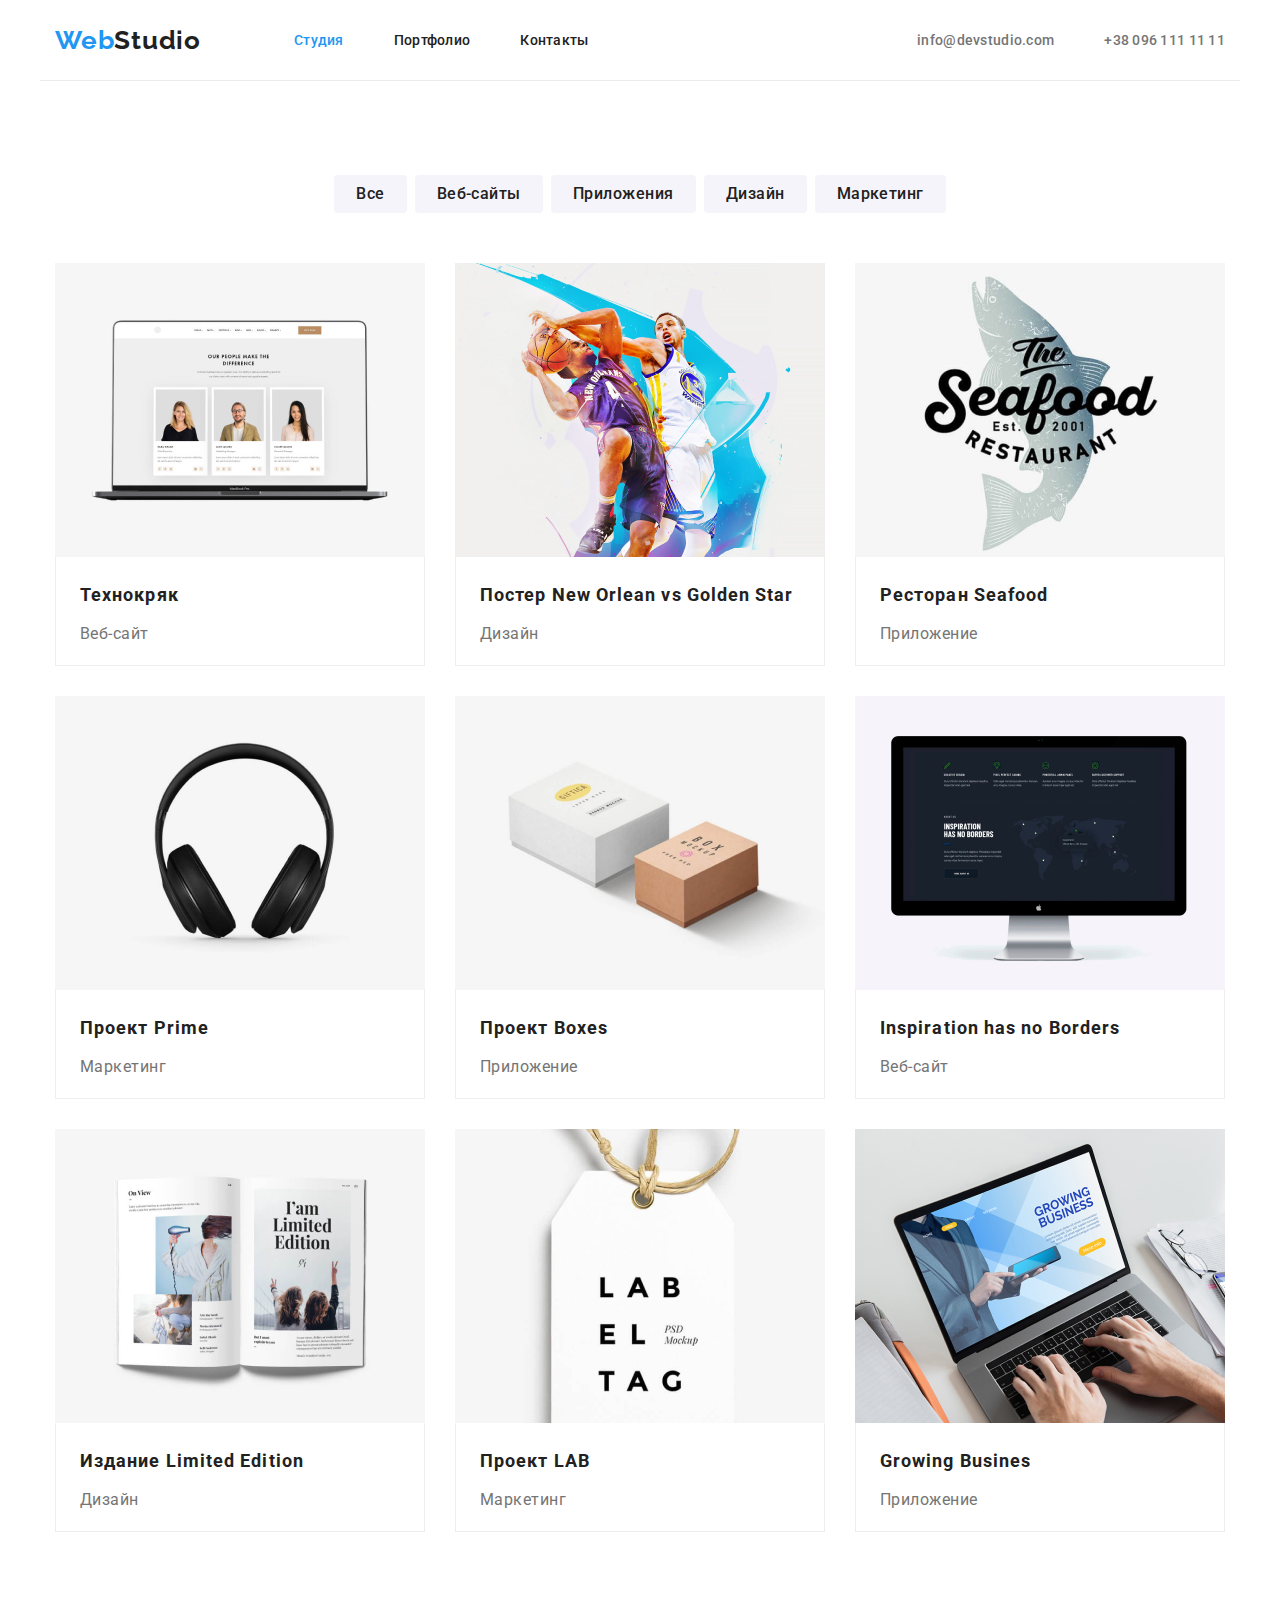
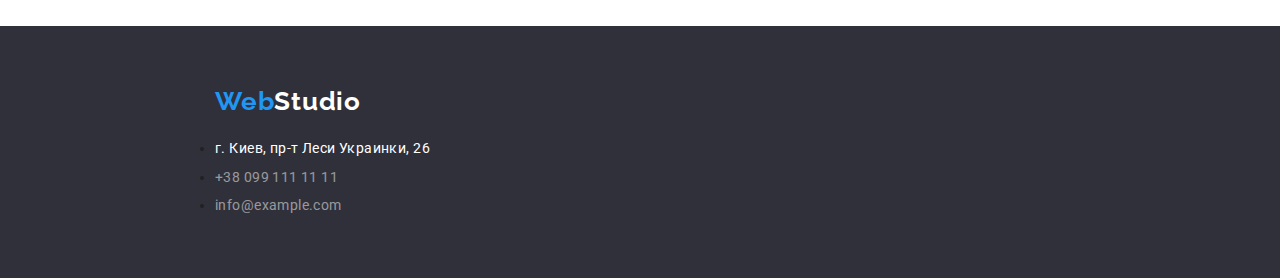
==== commit d74515c2: "21" ====
--- a/portfolio.html
+++ b/portfolio.html
@@ -26,14 +26,14 @@
       <a href="./12index.html" class="logo-header"
         >Web<span class="studio">Studio</span></a
       >
-      <ul class="nav link">
-        <li><a href="./index.html" class="active nav-info link">Студия</a></li>
-        <li>
-          <a href="./portfolio.html" class="nav-info link">Портфолио</a>
+      <ul class="nav list">
+        <li class="header-navigator list"><a href="./index.html" class="active nav-info">Студия</a></li>
+        <li class="header-navigator list">
+          <a href="./portfolio.html" class="nav-info ">Портфолио</a>
         </li>
-        <li><a href="#contacts" class="nav-info link">Контакты</a></li>
+        <li class="header-navigator list"><a href="#contacts" class="nav-info">Контакты</a></li>
       </ul>
-      <ul class="heder-contacts">
+      <ul class="heder-contacts list">
         <li class="heder-contacts-link">
           <a href="mailto:info@devstudio.com" class="mail"
             >info@devstudio.com</a
--- a/css/styles.css
+++ b/css/styles.css
@@ -15,83 +15,102 @@
   --e-adress-color: rgba(225, 225, 225, 0.6);
 }
 body {
-  font-style: normal;
-  font-family: sans-serif;
+  font-family: Roboto, sans-serif;
   color: var(--sekond-brand-color);
   background-color: var(--main-body-color);
   font-size: 14px;
-  line-height: 1.14;
-  letter-spacing: 0.03em;
+  /* line-height: 1.14; */
+  letter-spacing: 0.03em;
+}
+h1,
+h2,
+h3,
+h4,
+h5,
+p {
+  margin: 0;
+}
+img {
+  display: block;
+  min-width: 100%;
+  height: auto; /**/
+}
+a {
+  text-decoration: none;
+}
+.list {
+  list-style: none;
+  margin: 0;
+  padding-left: 0px;
+}
+li {
+  /*list-style: none;
+  margin: 0;
+   padding-left: 0px; */
+}
+.link {
+  text-decoration: none;
+  padding: 0px;
+}
+.section {
+  margin-left: auto;
+  margin-right: auto;
+  /* margin-top: 94px; */
+  margin-bottom: 94px;
+  padding: 0;
 }
 .container {
-  width: 1600px;
+  width: 1200px;
   margin: 0 auto;
+  padding: 0 15px;
 }
 .header {
   display: flex;
   align-items: center;
-  justify-content: space-between;
-  padding-top: 24px;
+  padding-top: 25px;
   padding-bottom: 24px;
-  padding-left: 215px;
-  padding-right: 215px;
-  /* background-color: #607d8b; */
   border-bottom: 1px solid #ececec;
 }
+.header-navigator {
+  margin-right: 50px;
+}
+
 .nav {
   display: flex;
-  padding: 0px;
   margin-right: auto;
-  list-style: none;
-  /* background-color: gray; */
-  }
+}
 
 .logo-header {
-  font-family: "Raleway";
-  font-style: normal;
+  font-family: 'Raleway';
   font-weight: 700;
   font-size: 26px;
   line-height: 1.19;
   letter-spacing: 0.03em;
   color: var(--main-brand-color);
   margin-right: 93px;
-  /* background-color: #ff5722; */
-  text-decoration: none;
-}
+}
+
 .studio {
   color: var(--sekond-brand-color);
 }
 .nav-info {
-  font-family: "Roboto";
-  font-style: normal;
   font-weight: 500;
   line-height: 1.14;
   letter-spacing: 0.02em;
   color: var(--sekond-brand-color);
 }
-.center {
-  margin: 0 25px;
-}
 .active {
   color: var(--main-brand-color);
 }
 .nav > li a:hover {
   color: var(--buttom-second-color);
 }
-.nav .nav-info {
-  display: block;
-  padding: 10px;
-  border-radius: 4px;
-  text-decoration: none;
-}
+
 .heder-contacts {
   display: flex;
-  margin: 0px;
-  list-style: none;
-  /* background-color: #2196f3; */
 }
 .heder-contacts a {
-  font-family: "Roboto";
+  font-family: 'Roboto';
   font-style: normal;
   font-weight: 500;
   letter-spacing: 0.02em;
@@ -100,53 +119,39 @@
 .heder-contacts a:hover {
   color: var(--main-brand-color);
 }
-.heder-contacts-link{
+.heder-contacts-link + .heder-contacts-link {
   margin-left: 50px;
-}
-a {
-  text-decoration: none;
-}
-
-li {
-  list-style: none;
 }
 .market {
   background-color: var(--text-main-color);
-  margin: 0 auto;
-  width: 1600px;
-  height: 600px;
-}
-.effectiv {
-  display: flex;
-  justify-content: center;
-  margin-top: 20px;
-}
+  padding-top: 200px;
+  padding-bottom: 200px;
+  /* width: 1600px; */
+}
+
 .solution {
-  display: flex;
-  justify-content: center;
-  text-align: center;
-  padding-top: 200px;
-  margin: 0px;
-  font-family: "Roboto";
-  font-style: normal;
+  text-align: center;
+  width: 696px;
+  margin: 0px auto;
+  font-family: 'Roboto';
   font-weight: 900;
   font-size: 44px;
   line-height: 1.36;
   letter-spacing: 0.06em;
   text-transform: uppercase;
   color: var(--main-body-color);
-  /* background-color: #2196f3; */
 }
 .order {
-  width: 200px;
-  height: 50px;
+  display: block;
+  margin: 0 auto;
+  padding: 10px 32px 10px 32px;
+  margin-top: 30px;
   background: var(--main-brand-color);
   box-shadow: 0px 4px 4px rgba(0, 0, 0, 0.15);
   border: 0;
   border-radius: 4px;
   /* text buttom */
-  font-family: "Roboto";
-  font-style: normal;
+  font-family: 'Roboto';
   font-weight: 700;
   font-size: 16px;
   line-height: 1.88;
@@ -175,37 +180,36 @@
 }
 .fors {
   display: flex;
-  justify-content: center;
-  margin: 94px;
-  padding-left: 0px;
 }
 .fors-li {
-  margin: 0 15px 0 15px;
-}
+  margin-left: 30px;
+  /* min-width: 260px; */
+  max-width: 270px;
+}
+.fors-li:first-child {
+  margin-left: 0px;
+}
+
 .soft-skils {
-  font-family: "Roboto";
+  font-family: 'Roboto';
   font-size: 14px;
   font-weight: 700;
   letter-spacing: 0.03em;
   text-transform: uppercase;
   color: var(--sekond-brand-color);
-  width: 270px;
   margin: 0 0 10px 0;
 }
 .skils {
-  width: 270px;
-  font-family: "Roboto";
+  font-family: 'Roboto';
   font-style: normal;
   font-weight: 400;
   line-height: 1.71;
   letter-spacing: 0.03em;
   color: var(--text-sekond-color);
-  /* background-color: antiquewhite; */
   margin: 0;
 }
 .hobby {
-  font-family: "Roboto";
-  font-style: normal;
+  font-family: 'Roboto';
   font-weight: 700;
   font-size: 36px;
   line-height: 1.16;
@@ -215,24 +219,21 @@
   margin-bottom: 50px;
 }
 .pic {
-  width: 1200px;
-  display: flex;
-  margin: 0 auto 94px auto;
-  /* background-color: #2196f3; */
-  padding-left: 0px;
+    display: flex;
 }
 .img-box {
-  margin: auto 15px auto 15px;
+  margin-right: 30px;
+  }
+.img-box:last-child {
+  margin-right: 0px;
 }
 .team {
   background-color: var(--background-second-color);
   width: 1600px;
-  height: 650px;
   padding: 94px;
-  margin: 0px;
 }
 .mishion {
-  font-family: "Roboto";
+  font-family: 'Roboto';
   font-style: normal;
   font-weight: 700;
   font-size: 36px;
@@ -240,17 +241,15 @@
   text-align: center;
   letter-spacing: 0.03em;
   color: var(--sekond-brand-color);
-  /* background-color: #2196f3; */
   margin: 0px auto 50px auto;
 }
 
 .team-box {
-  width: 1200px;
   margin-left: auto;
   margin-right: auto;
   display: flex;
-  justify-content: flex-end;
-  /* background-color: #2196f3; */
+  padding: 0;
+  justify-content: center;
 }
 .team-box-unit {
   width: 270px;
@@ -261,10 +260,15 @@
   border-radius: 0px 0px 4px 4px;
   margin: auto 15px auto 15px;
 }
+.team-box-unit:first-child {
+  margin-left: 0px;
+}
+.team-box-unit:last-child {
+  margin-right: 0px;
+}
 .soname {
   text-align: center;
-  font-family: "Roboto";
-  font-style: normal;
+  font-family: 'Roboto';
   font-weight: 500;
   font-size: 16px;
   line-height: 1.19;
@@ -274,26 +278,27 @@
 }
 .job {
   text-align: center;
-  font-family: "Roboto";
-  font-style: normal;
+  font-family: 'Roboto';
   font-weight: 400;
   font-size: 16px;
-  line-height: 0;
+  line-height: 1.19;
   letter-spacing: 0.03em;
   color: var(--text-sekond-color);
+  margin-top: 10px;
 }
 .grafit {
   background-color: var(--text-main-color);
-  width: auto;
+  width: 1600px;
   height: 252px;
   padding: 60px;
+  margin: 0 auto;
 }
 .logo {
   width: 1200px;
   display: block;
   margin: 0px auto 20px auto;
-  font-family: "Raleway";
-  font-style: normal;
+  font-family: 'Raleway';
+  text-decoration: none;
   font-weight: 700;
   font-size: 26px;
   line-height: 1.19;
@@ -312,7 +317,7 @@
   margin-bottom: 5px;
 }
 .adress {
-  font-family: "Roboto";
+  font-family: 'Roboto';
   font-weight: 400;
   font-style: normal;
   line-height: 1.71;
@@ -321,9 +326,8 @@
 }
 .e-adress {
   color: var(--e-adress-color);
-  text-decoration: none;
-  font-style: normal;
-  font-family: "Roboto";
+  font-style: normal;
+  font-family: 'Roboto';
   font-weight: 400;
   line-height: 1.71;
   letter-spacing: 0.03em;
@@ -351,7 +355,7 @@
   border: 0;
   margin: 0 4px 0 4px;
   /*  text buttom */
-  font-family: "Roboto";
+  font-family: 'Roboto';
   font-style: normal;
   font-weight: 500;
   font-size: 16px;
@@ -369,26 +373,28 @@
     0px 2px 2px rgba(0, 0, 0, 0.12);
 }
 .projekts {
-  max-width: 1200px;
-  padding: 0px 7px;
   margin: 0px auto 94px auto;
-  /* background-color: #2196f3; */
 }
 .job-list {
   display: flex;
-  /* Make a flex container multiline */
   flex-wrap: wrap;
-  /* Set gap between rows and columns */
+  justify-content: center;
   gap: 10px;
   padding: 0;
+  margin: 0;
   list-style: none;
 }
 .job-project {
   padding: 0px;
-  margin: 8px;
+  margin: 10px;
+}
+.job-project-box {
+  padding-top: 20px;
+  padding-left: 24px;
+  border-left: 1px solid #eeeeee;
+  border-right: 1px solid #eeeeee;
+  border-bottom: 1px solid #eeeeee;
   background-color: var(--main-body-color);
-  border-radius: 0px;
-  border: 1px solid #eeeeee;
 }
 .job-project:nth-child(n + 7) {
   margin-bottom: 0px;
@@ -396,13 +402,16 @@
 .job-project:nth-child(-n + 3) {
   margin-top: 0px;
 }
+.job-project:nth-child(3n) {
+  margin-right: 0px;
+}
+.job-project:nth-child(3n + 1) {
+  margin-left: 0px;
+}
 .job-result {
-  margin-top: 20px;
-  margin-left: 24px;
   margin-bottom: 20px;
   font-size: 20px;
-  font-family: "Roboto";
-  font-style: normal;
+  font-family: 'Roboto';
   font-weight: 700;
   font-size: 18px;
   line-height: 2;
@@ -410,13 +419,10 @@
 }
 .job-title {
   margin-bottom: 30px;
-  margin-left: 24px;
-  font-family: "Roboto";
-  font-style: normal;
+  font-family: 'Roboto';
   font-weight: 400;
   font-size: 16px;
   line-height: 1.88px;
   letter-spacing: 0.03em;
   color: var(--text-sekond-color);
 }
-
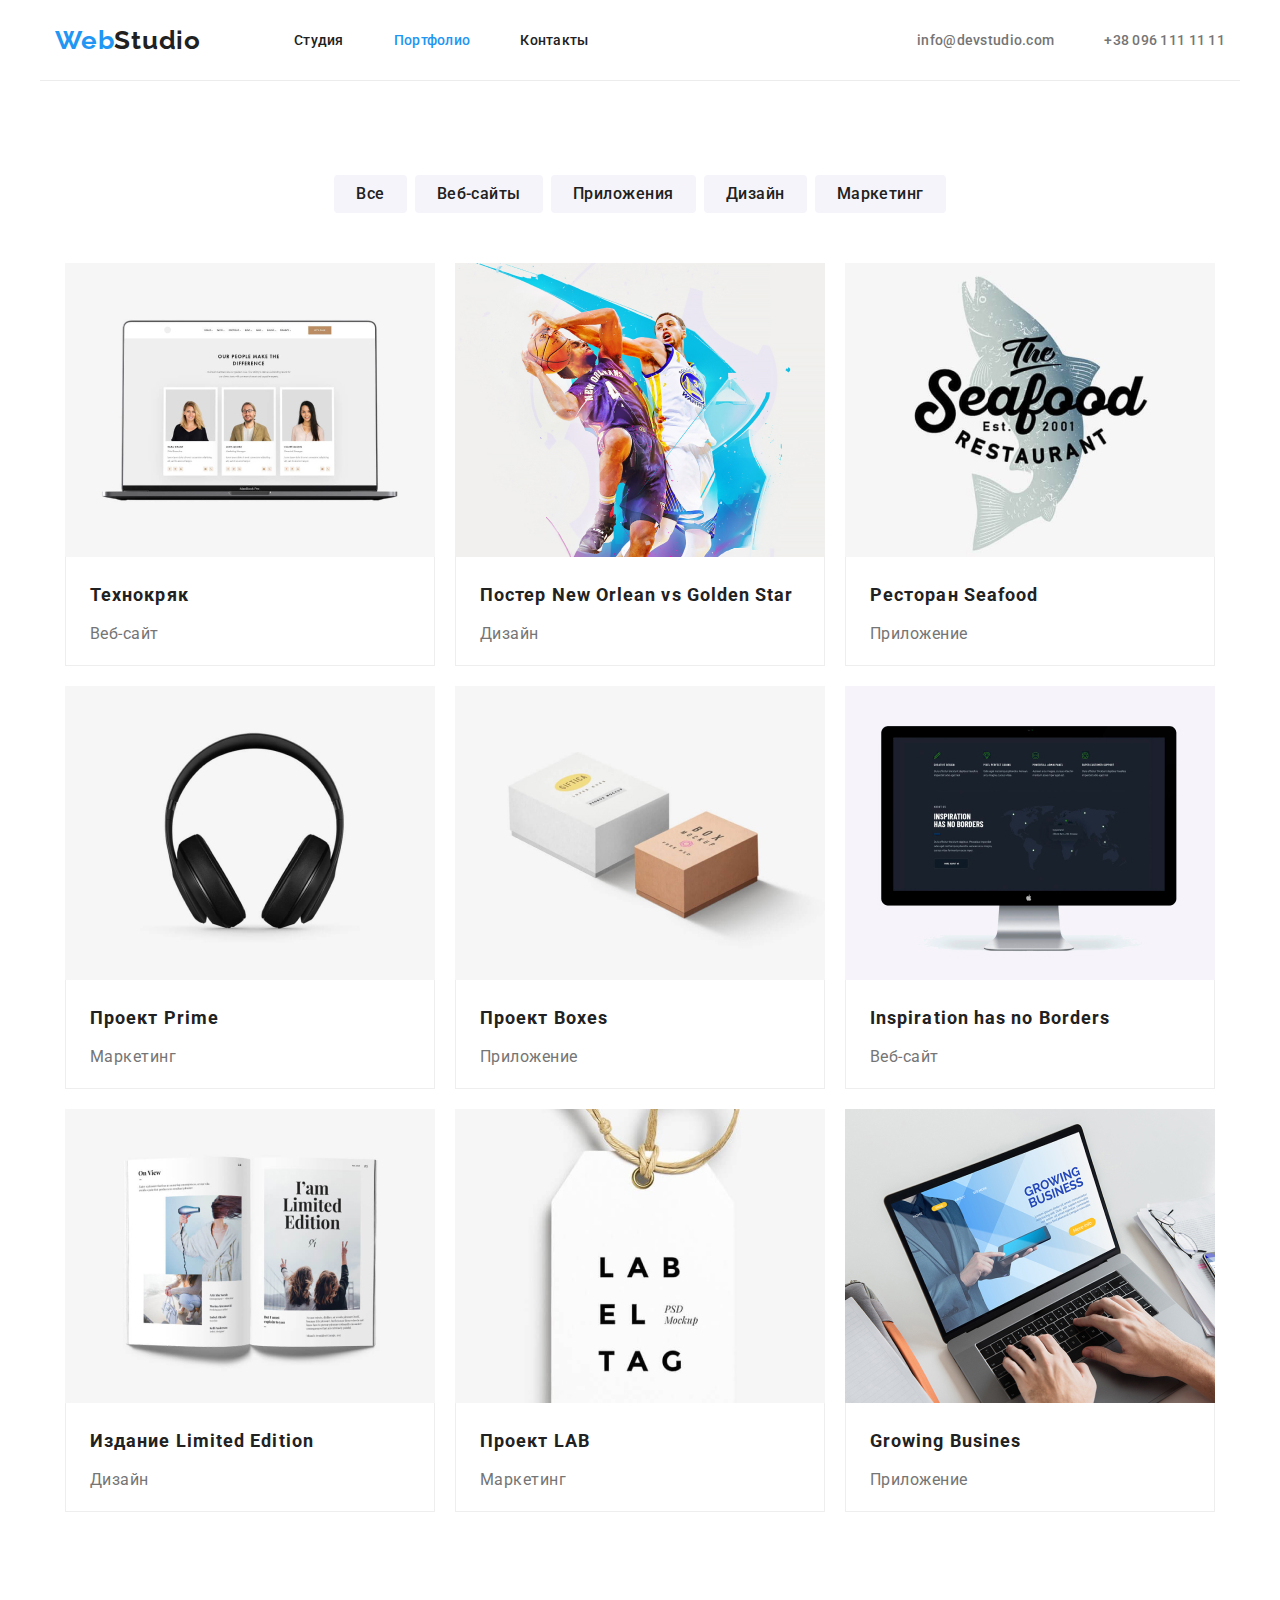
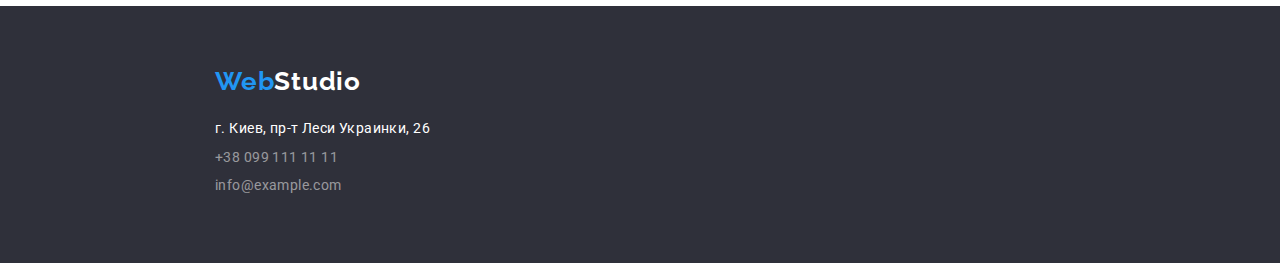
==== commit 04df48c8: "23" ====
--- a/portfolio.html
+++ b/portfolio.html
@@ -23,21 +23,19 @@
   <body>
     <!-- Логотип -->
     <header class="header container">
-      <a href="./12index.html" class="logo-header"
-        >Web<span class="studio">Studio</span></a
-      >
+      <a href="./12index.html" class="logo-header">Web<span class="studio">Studio</span></a>
       <ul class="nav list">
-        <li class="header-navigator list"><a href="./index.html" class="active nav-info">Студия</a></li>
         <li class="header-navigator list">
-          <a href="./portfolio.html" class="nav-info ">Портфолио</a>
+          <a href="./index.html" class=" nav-info">Студия</a>
+        </li>
+        <li class="header-navigator list">
+          <a href="./portfolio.html" class="active nav-info">Портфолио</a>
         </li>
         <li class="header-navigator list"><a href="#contacts" class="nav-info">Контакты</a></li>
       </ul>
       <ul class="heder-contacts list">
         <li class="heder-contacts-link">
-          <a href="mailto:info@devstudio.com" class="mail"
-            >info@devstudio.com</a
-          >
+          <a href="mailto:info@devstudio.com" class="mail">info@devstudio.com</a>
         </li>
         <li class="heder-contacts-link">
           <a href="tel:+380961111111" class="tel">+38 096 111 11 11</a>
@@ -47,33 +45,30 @@
 
     <main>
       <!-- Фильтр конопки -->
-      <section>
-        <ul class="menu center">
-          <li class="item"><button class="link" type="button">Все</button></li>
-          <li class="item">
-            <button class="link" type="button">Веб-сайты</button>
-          </li>
-          <li class="item">
-            <button class="link" type="button">Приложения</button>
-          </li>
-          <li class="item">
-            <button class="link" type="button">Дизайн</button>
-          </li>
-          <li class="item">
-            <button class="link" type="button">Маркетинг</button>
-          </li>
-        </ul>
+      <section class="section">
+        <div class="container buttom-unit">
+          <ul class="menu list">
+            <li class="item"><button class="link" type="button">Все</button></li>
+            <li class="item">
+              <button class="link" type="button">Веб-сайты</button>
+            </li>
+            <li class="item">
+              <button class="link" type="button">Приложения</button>
+            </li>
+            <li class="item">
+              <button class="link" type="button">Дизайн</button>
+            </li>
+            <li class="item">
+              <button class="link" type="button">Маркетинг</button>
+            </li>
+          </ul>
+        </div>
         <!-- Портфолио -->
         <h1 class="visually-hidden">Портфолио</h1>
-        <div class="projekts container">
-          <ul class="job-list">
+        <div class="section container">
+          <ul class="job-list list">
             <li class="job-project">
-              <img
-                src="./images/tehnokrjak-website.jpg"
-                width="370"
-                height="294"
-                alt="Технокряк"
-              />
+              <img src="./images/tehnokrjak-website.jpg" width="370" height="294" alt="Технокряк" />
               <div class="job-project-box">
                 <h2 class="job-result">Технокряк</h2>
                 <p class="job-title">Веб-сайт</p>
@@ -104,12 +99,7 @@
               </div>
             </li>
             <li class="job-project">
-              <img
-                src="./images/projekt-prime-website.jpg"
-                width="370"
-                height="294"
-                alt="Prime"
-              />
+              <img src="./images/projekt-prime-website.jpg" width="370" height="294" alt="Prime" />
               <div class="job-project-box">
                 <h2 class="job-result">Проект Prime</h2>
                 <p class="job-title">Маркетинг</p>
@@ -152,12 +142,7 @@
               </div>
             </li>
             <li class="job-project">
-              <img
-                src="./images/projekt-lab-marketing.jpg"
-                width="370"
-                height="294"
-                alt="LAB"
-              />
+              <img src="./images/projekt-lab-marketing.jpg" width="370" height="294" alt="LAB" />
               <div class="job-project-box">
                 <h2 class="job-result">Проект LAB</h2>
                 <p class="job-title">Маркетинг</p>
@@ -184,11 +169,9 @@
 
     <footer class="grafit">
       <div class="container">
-        <a class="logo" href="./12index.html"
-          >Web<span class="studio-footer">Studio</span></a
-        >
+        <a class="logo" href="./12index.html">Web<span class="studio-footer">Studio</span></a>
         <address id="contacts">
-          <ul class="footer-contacts-block">
+          <ul class="footer-contacts-block list">
             <li class="footer-contacts">
               <a
                 href="https://goo.gl/maps/5vLrTGRrTv6c7Xk37"
@@ -202,9 +185,7 @@
               <a href="tel:+380991111111" class="e-adress">+38 099 111 11 11</a>
             </li>
             <li class="footer-contacts">
-              <a href="mailto:info@example.com" class="e-adress"
-                >info@example.com</a
-              >
+              <a href="mailto:info@example.com" class="e-adress">info@example.com</a>
             </li>
           </ul>
         </address>
--- a/css/styles.css
+++ b/css/styles.css
@@ -4,6 +4,8 @@
   box-sizing: border-box;
 }
 :root {
+  --card-team-gap: 30px;
+  --card-projects-gap: 20px;
   --main-brand-color: #2196f3;
   --sekond-brand-color: #212121;
   --main-body-color: #ffffff;
@@ -33,7 +35,7 @@
 img {
   display: block;
   min-width: 100%;
-  height: auto; /**/
+  height: auto;
 }
 a {
   text-decoration: none;
@@ -43,11 +45,7 @@
   margin: 0;
   padding-left: 0px;
 }
-li {
-  /*list-style: none;
-  margin: 0;
-   padding-left: 0px; */
-}
+
 .link {
   text-decoration: none;
   padding: 0px;
@@ -183,7 +181,6 @@
 }
 .fors-li {
   margin-left: 30px;
-  /* min-width: 260px; */
   max-width: 270px;
 }
 .fors-li:first-child {
@@ -216,56 +213,58 @@
   text-align: center;
   letter-spacing: 0.03em;
   color: var(--sekond-brand-color);
-  margin-bottom: 50px;
+  padding-bottom: 50px;
 }
 .pic {
-    display: flex;
+  display: flex;
 }
 .img-box {
   margin-right: 30px;
-  }
+}
 .img-box:last-child {
   margin-right: 0px;
 }
 .team {
   background-color: var(--background-second-color);
   width: 1600px;
-  padding: 94px;
-}
+  margin: 0 auto;
+  padding-bottom: 94px;
+  padding-top: 94px;
+}
+
 .mishion {
   font-family: 'Roboto';
-  font-style: normal;
   font-weight: 700;
   font-size: 36px;
   line-height: 1.16;
   text-align: center;
   letter-spacing: 0.03em;
   color: var(--sekond-brand-color);
-  margin: 0px auto 50px auto;
+  padding-bottom: 50px;
 }
 
 .team-box {
-  margin-left: auto;
-  margin-right: auto;
-  display: flex;
-  padding: 0;
+  display: flex;
   justify-content: center;
 }
+
+.team-box > .team-box-unit {
+  flex-basis: calc(100% / 4 - var(--card-team-gap));
+  margin-left: var(--card-team-gap);
+}
 .team-box-unit {
-  width: 270px;
-  height: 368px;
   background: #ffffff;
   box-shadow: 0px 1px 3px rgba(0, 0, 0, 0.12), 0px 1px 1px rgba(0, 0, 0, 0.14),
     0px 2px 1px rgba(0, 0, 0, 0.2);
   border-radius: 0px 0px 4px 4px;
-  margin: auto 15px auto 15px;
 }
 .team-box-unit:first-child {
   margin-left: 0px;
 }
-.team-box-unit:last-child {
-  margin-right: 0px;
-}
+.team-box-info {
+  padding: 30px 59px 30px 59px;
+}
+
 .soname {
   text-align: center;
   font-family: 'Roboto';
@@ -274,7 +273,6 @@
   line-height: 1.19;
   letter-spacing: 0.03em;
   color: var(--sekond-brand-color);
-  margin-top: 30px;
 }
 .job {
   text-align: center;
@@ -289,7 +287,6 @@
 .grafit {
   background-color: var(--text-main-color);
   width: 1600px;
-  height: 252px;
   padding: 60px;
   margin: 0 auto;
 }
@@ -338,14 +335,13 @@
 .adress:focus {
   color: var(--main-brand-color);
 }
-
-.menu.center {
-  display: flex;
-  justify-content: center;
-  padding: 0px;
+.buttom-unit {
   margin-top: 94px;
   margin-bottom: 50px;
-  list-style: none;
+}
+.menu {
+  display: flex;
+  justify-content: center;
 }
 .menu .link {
   display: block;
@@ -372,25 +368,19 @@
   box-shadow: 0px 3px 1px rgba(0, 0, 0, 0.1), 0px 1px 2px rgba(0, 0, 0, 0.08),
     0px 2px 2px rgba(0, 0, 0, 0.12);
 }
-.projekts {
-  margin: 0px auto 94px auto;
-}
+
 .job-list {
   display: flex;
   flex-wrap: wrap;
   justify-content: center;
-  gap: 10px;
-  padding: 0;
-  margin: 0;
-  list-style: none;
 }
 .job-project {
-  padding: 0px;
-  margin: 10px;
+  flex-basis: calc(100% / 3 - var(--card-projects-gap));
+  margin-left: var(--card-projects-gap);
+  margin-top: var(--card-projects-gap);
 }
 .job-project-box {
-  padding-top: 20px;
-  padding-left: 24px;
+  padding: 20px 24px 20px 24px;
   border-left: 1px solid #eeeeee;
   border-right: 1px solid #eeeeee;
   border-bottom: 1px solid #eeeeee;
@@ -418,7 +408,7 @@
   letter-spacing: 0.06em;
 }
 .job-title {
-  margin-bottom: 30px;
+  margin-bottom: 10px;
   font-family: 'Roboto';
   font-weight: 400;
   font-size: 16px;
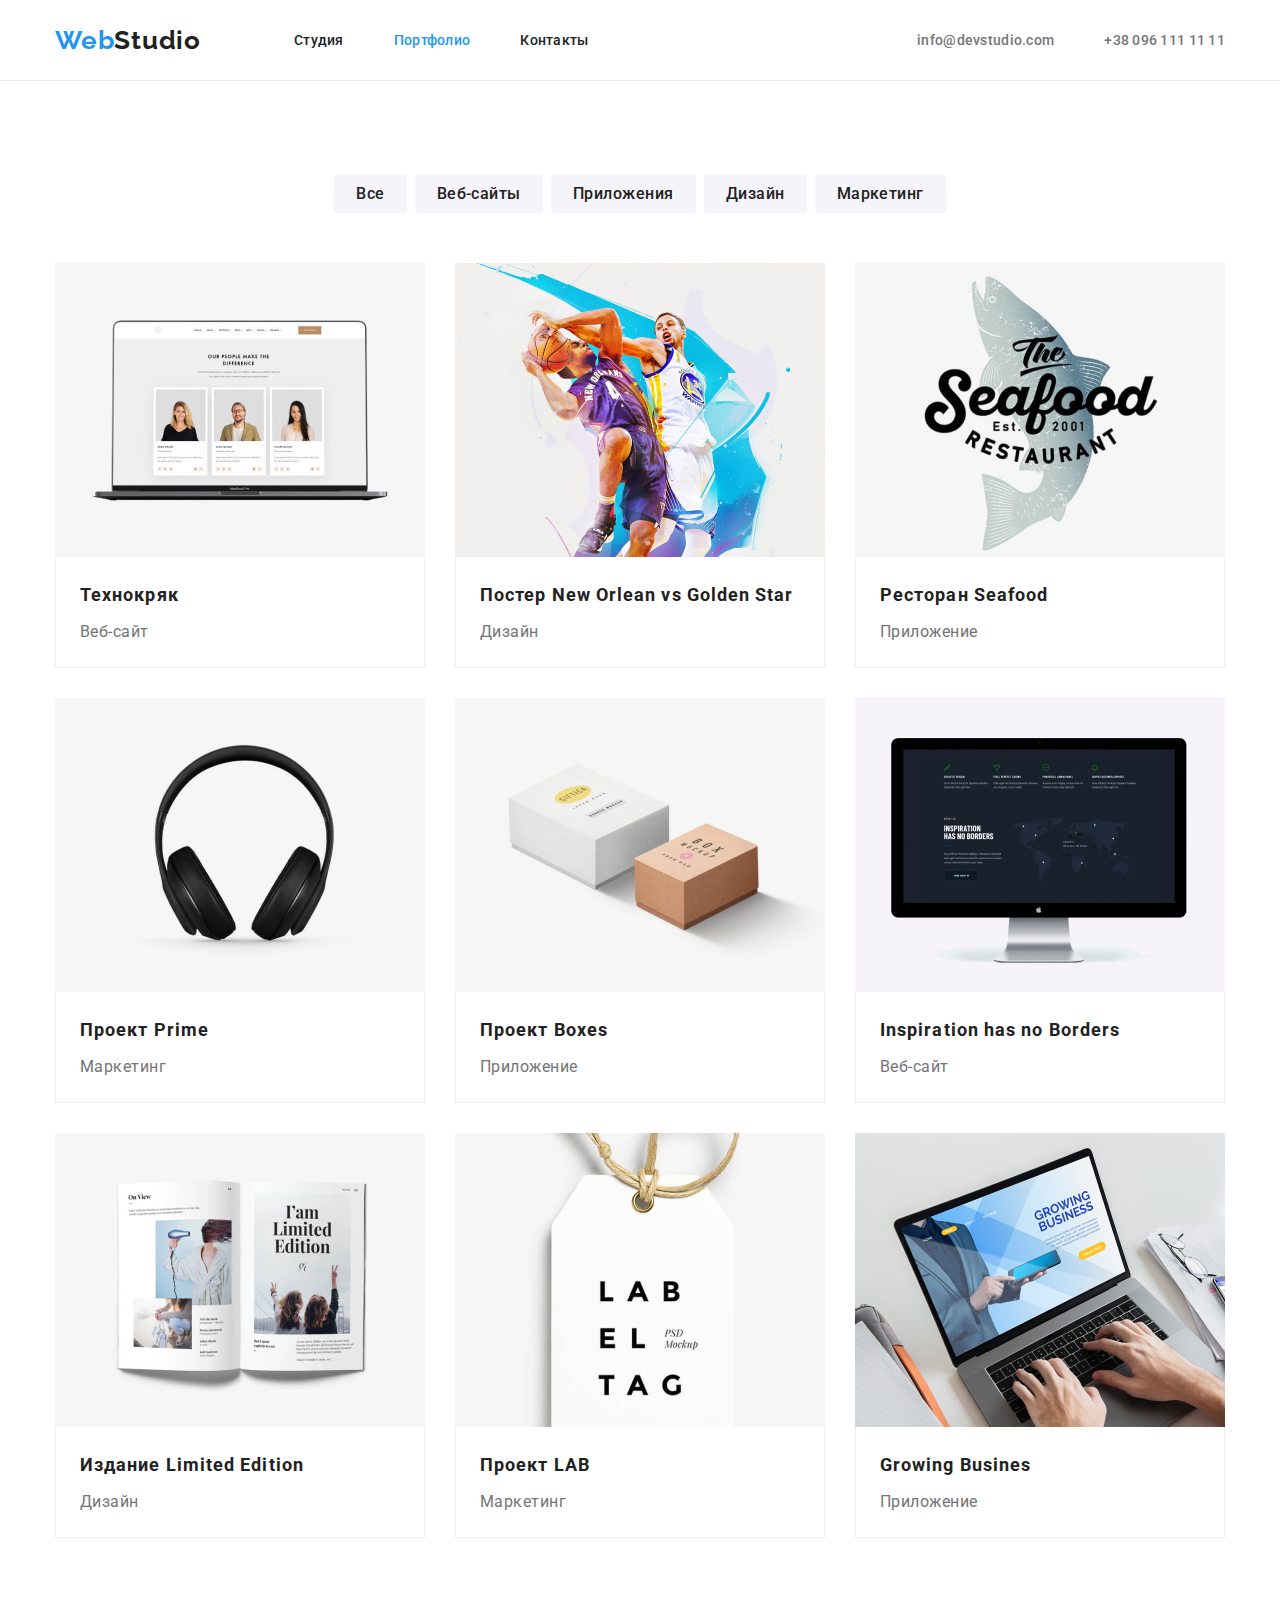
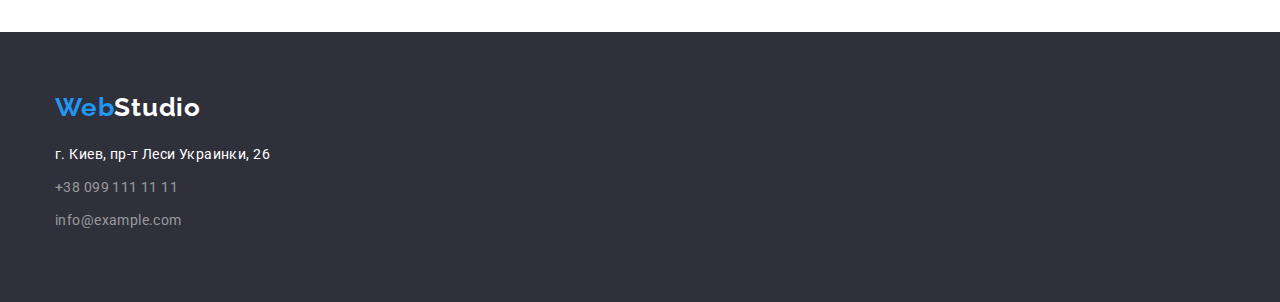
==== commit bb6d1f10: "231" ====
--- a/portfolio.html
+++ b/portfolio.html
@@ -22,50 +22,54 @@
 
   <body>
     <!-- Логотип -->
-    <header class="header container">
-      <a href="./12index.html" class="logo-header">Web<span class="studio">Studio</span></a>
-      <ul class="nav list">
-        <li class="header-navigator list">
-          <a href="./index.html" class=" nav-info">Студия</a>
-        </li>
-        <li class="header-navigator list">
-          <a href="./portfolio.html" class="active nav-info">Портфолио</a>
-        </li>
-        <li class="header-navigator list"><a href="#contacts" class="nav-info">Контакты</a></li>
-      </ul>
-      <ul class="heder-contacts list">
-        <li class="heder-contacts-link">
-          <a href="mailto:info@devstudio.com" class="mail">info@devstudio.com</a>
-        </li>
-        <li class="heder-contacts-link">
-          <a href="tel:+380961111111" class="tel">+38 096 111 11 11</a>
-        </li>
-      </ul>
+    <header class="header">
+      <div class="container nav">
+        <a href="./12index.html" class="logo-header">Web<span class="studio">Studio</span></a>
+        <nav class="nav">
+          <ul class="nav list">
+            <li class="header-navigator">
+              <a href="./index.html" class="nav-info">Студия</a>
+            </li>
+            <li class="header-navigator">
+              <a href="./portfolio.html" class="active nav-info">Портфолио</a>
+            </li>
+            <li class="header-navigator"><a href="#contacts" class="nav-info">Контакты</a></li>
+          </ul>
+        </nav>
+        <ul class="heder-contacts list">
+          <li class="heder-contacts-link">
+            <a href="mailto:info@devstudio.com" class="mail">info@devstudio.com</a>
+          </li>
+          <li class="heder-contacts-link">
+            <a href="tel:+380961111111" class="tel">+38 096 111 11 11</a>
+          </li>
+        </ul>
+      </div>
     </header>
 
     <main>
       <!-- Фильтр конопки -->
       <section class="section">
-        <div class="container buttom-unit">
+        <div class="container section buttom-uni">
           <ul class="menu list">
-            <li class="item"><button class="link" type="button">Все</button></li>
-            <li class="item">
+            <li class="item filtr"><button class="link" type="button">Все</button></li>
+            <li class="item filtr">
               <button class="link" type="button">Веб-сайты</button>
             </li>
-            <li class="item">
+            <li class="item filtr">
               <button class="link" type="button">Приложения</button>
             </li>
-            <li class="item">
+            <li class="item filtr">
               <button class="link" type="button">Дизайн</button>
             </li>
-            <li class="item">
+            <li class="item filtr">
               <button class="link" type="button">Маркетинг</button>
             </li>
           </ul>
-        </div>
-        <!-- Портфолио -->
-        <h1 class="visually-hidden">Портфолио</h1>
-        <div class="section container">
+
+          <!-- Портфолио -->
+          <h1 class="visually-hidden">Портфолио</h1>
+
           <ul class="job-list list">
             <li class="job-project">
               <img src="./images/tehnokrjak-website.jpg" width="370" height="294" alt="Технокряк" />
--- a/css/styles.css
+++ b/css/styles.css
@@ -5,7 +5,7 @@
 }
 :root {
   --card-team-gap: 30px;
-  --card-projects-gap: 20px;
+  --card-projects-gap: 30px;
   --main-brand-color: #2196f3;
   --sekond-brand-color: #212121;
   --main-body-color: #ffffff;
@@ -51,11 +51,10 @@
   padding: 0px;
 }
 .section {
-  margin-left: auto;
-  margin-right: auto;
-  /* margin-top: 94px; */
-  margin-bottom: 94px;
-  padding: 0;
+  margin: 0 auto;
+  padding-top: 94px;
+  padding-bottom: 94px;
+  /* padding: 0; */
 }
 .container {
   width: 1200px;
@@ -63,8 +62,6 @@
   padding: 0 15px;
 }
 .header {
-  display: flex;
-  align-items: center;
   padding-top: 25px;
   padding-bottom: 24px;
   border-bottom: 1px solid #ececec;
@@ -72,10 +69,14 @@
 .header-navigator {
   margin-right: 50px;
 }
+.header-navigator:last-child {
+  margin-right: 0px;
+}
 
 .nav {
   display: flex;
   margin-right: auto;
+  align-items: center;
 }
 
 .logo-header {
@@ -205,6 +206,9 @@
   color: var(--text-sekond-color);
   margin: 0;
 }
+.work {
+  padding-top: 0px;
+}
 .hobby {
   font-family: 'Roboto';
   font-weight: 700;
@@ -213,7 +217,7 @@
   text-align: center;
   letter-spacing: 0.03em;
   color: var(--sekond-brand-color);
-  padding-bottom: 50px;
+  margin-bottom: 50px;
 }
 .pic {
   display: flex;
@@ -226,10 +230,6 @@
 }
 .team {
   background-color: var(--background-second-color);
-  width: 1600px;
-  margin: 0 auto;
-  padding-bottom: 94px;
-  padding-top: 94px;
 }
 
 .mishion {
@@ -240,7 +240,7 @@
   text-align: center;
   letter-spacing: 0.03em;
   color: var(--sekond-brand-color);
-  padding-bottom: 50px;
+  margin-bottom: 50px;
 }
 
 .team-box {
@@ -262,7 +262,7 @@
   margin-left: 0px;
 }
 .team-box-info {
-  padding: 30px 59px 30px 59px;
+  padding: 30px 0;
 }
 
 .soname {
@@ -286,14 +286,11 @@
 }
 .grafit {
   background-color: var(--text-main-color);
-  width: 1600px;
-  padding: 60px;
-  margin: 0 auto;
+  padding: 60px 0;
 }
 .logo {
-  width: 1200px;
   display: block;
-  margin: 0px auto 20px auto;
+  margin-bottom: 20px;
   font-family: 'Raleway';
   text-decoration: none;
   font-weight: 700;
@@ -306,12 +303,13 @@
   color: var(--main-body-color);
 }
 .footer-contacts-block {
-  width: 1200px;
-  margin: 0 auto;
-  padding: 0;
+  margin-bottom: 9px;
 }
 .footer-contacts {
-  margin-bottom: 5px;
+  margin-bottom: 9px;
+}
+.footer-contacts:last-child {
+  margin-bottom: 0;
 }
 .adress {
   font-family: 'Roboto';
@@ -342,15 +340,18 @@
 .menu {
   display: flex;
   justify-content: center;
+  margin-bottom: 50px;
+}
+.filtr {
+  margin: 0 8px 0 0px;
+}
+.filtr:last-child {
+  margin: 0;
 }
 .menu .link {
-  display: block;
   padding: 6px 22px;
   border-radius: 4px;
-  text-decoration: none;
   border: 0;
-  margin: 0 4px 0 4px;
-  /*  text buttom */
   font-family: 'Roboto';
   font-style: normal;
   font-weight: 500;
@@ -372,7 +373,7 @@
 .job-list {
   display: flex;
   flex-wrap: wrap;
-  justify-content: center;
+  /* justify-content: center; */
 }
 .job-project {
   flex-basis: calc(100% / 3 - var(--card-projects-gap));
@@ -384,7 +385,6 @@
   border-left: 1px solid #eeeeee;
   border-right: 1px solid #eeeeee;
   border-bottom: 1px solid #eeeeee;
-  background-color: var(--main-body-color);
 }
 .job-project:nth-child(n + 7) {
   margin-bottom: 0px;
@@ -399,8 +399,7 @@
   margin-left: 0px;
 }
 .job-result {
-  margin-bottom: 20px;
-  font-size: 20px;
+  margin-bottom: 4px;
   font-family: 'Roboto';
   font-weight: 700;
   font-size: 18px;
@@ -408,11 +407,10 @@
   letter-spacing: 0.06em;
 }
 .job-title {
-  margin-bottom: 10px;
   font-family: 'Roboto';
   font-weight: 400;
   font-size: 16px;
-  line-height: 1.88px;
+  line-height: 1.88;
   letter-spacing: 0.03em;
   color: var(--text-sekond-color);
 }
